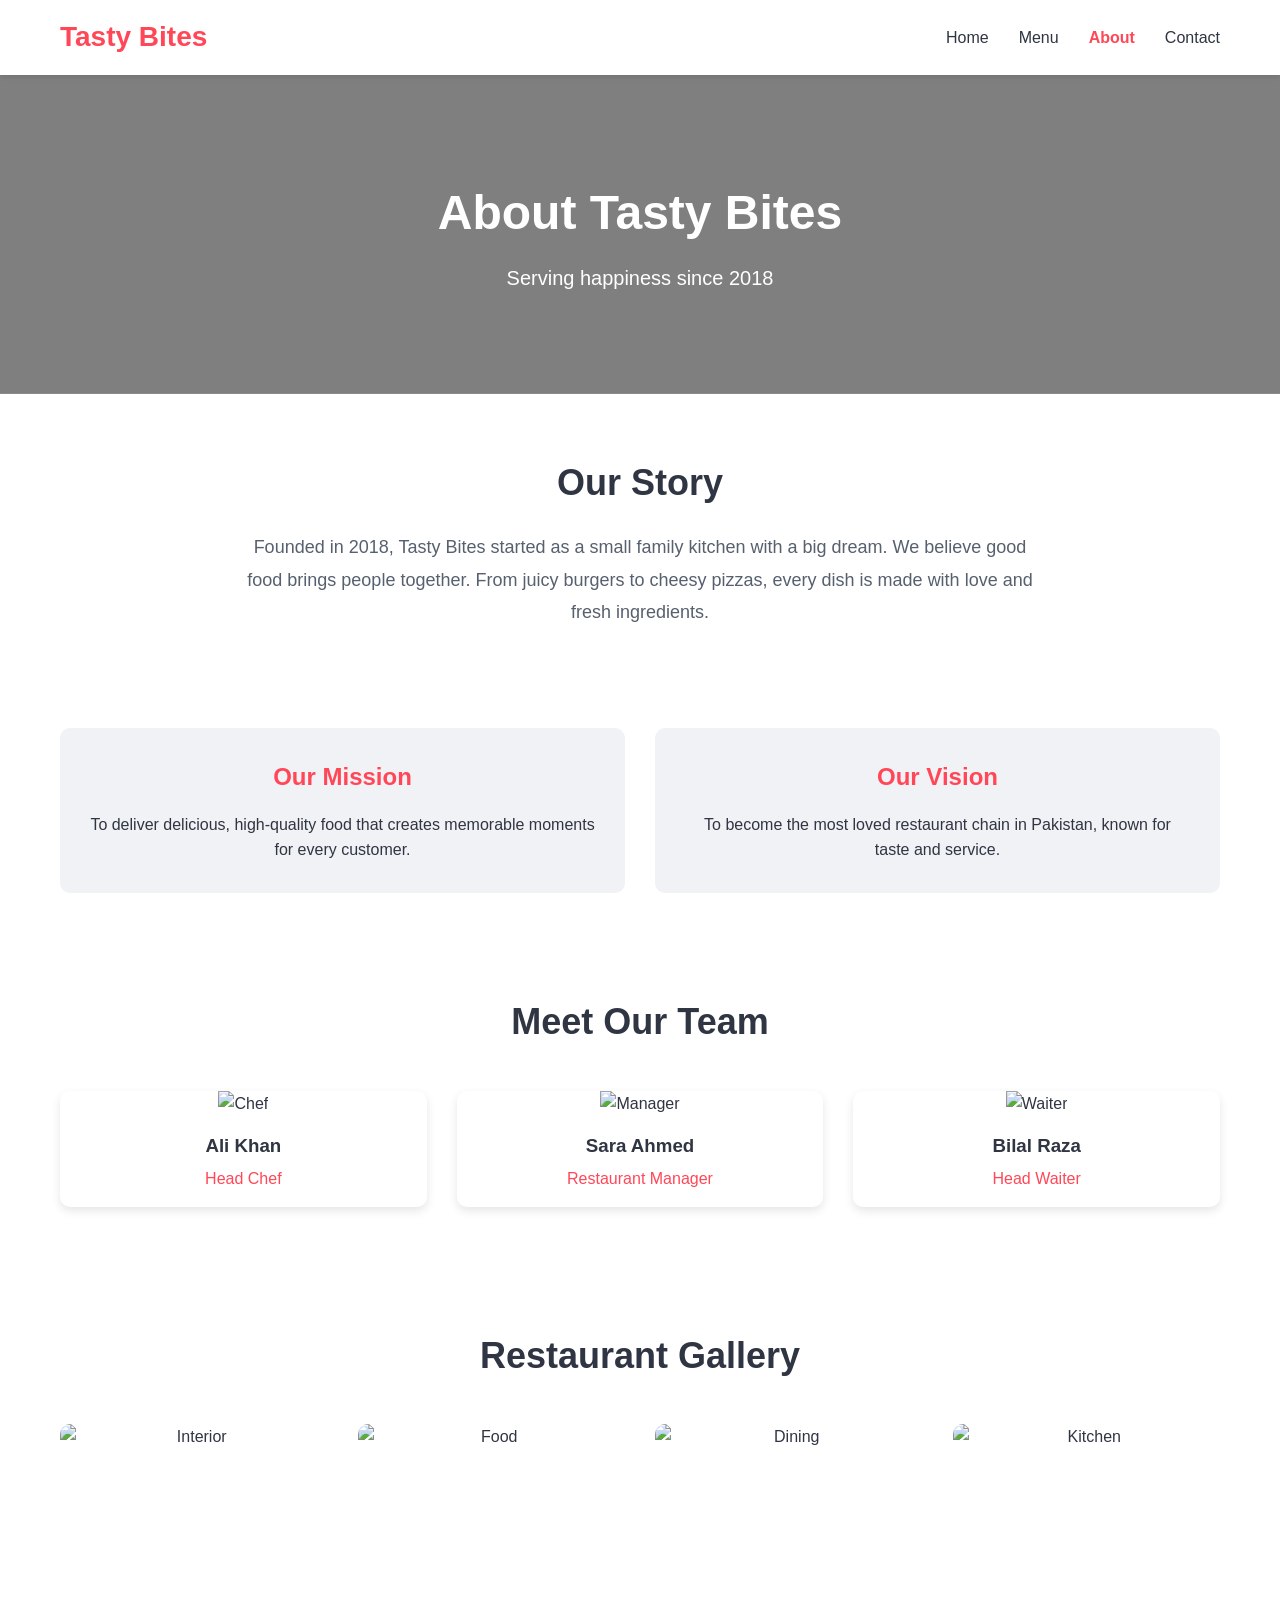
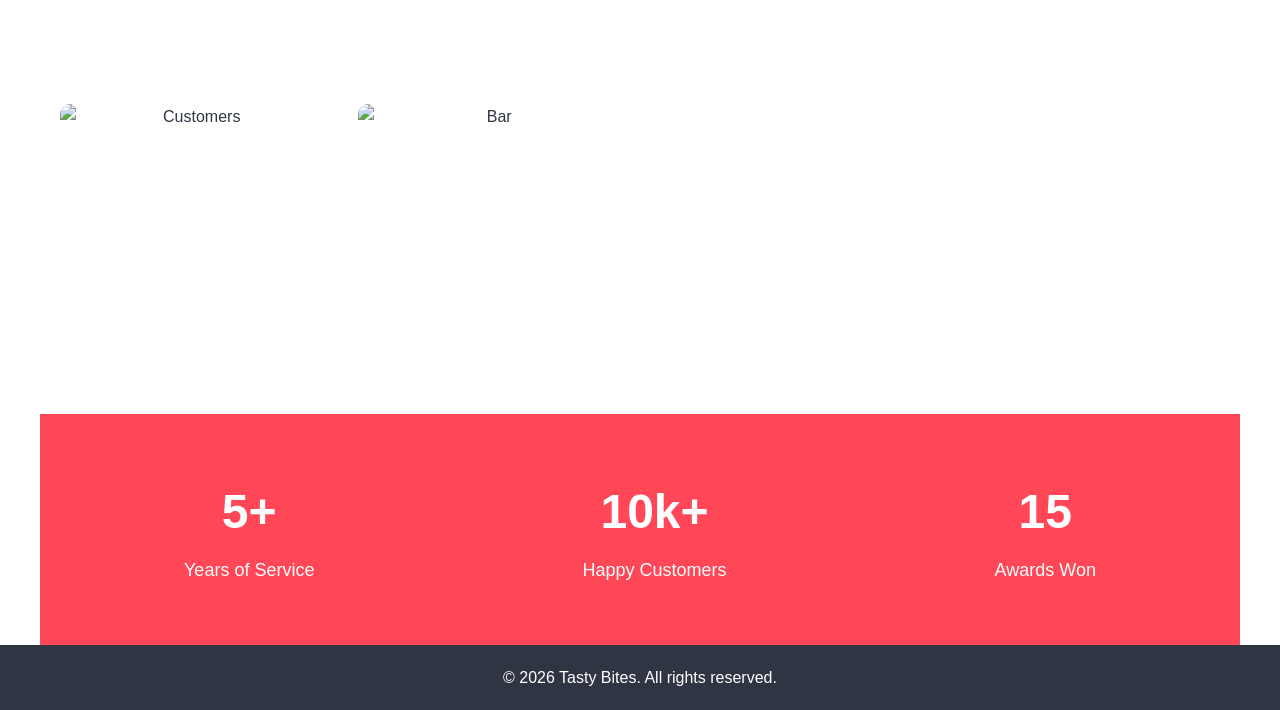
==== about.html @ 9741132b "Create about.html" ====
<!DOCTYPE html>
<html lang="en">
<head>
    <meta charset="UTF-8">
    <meta name="viewport" content="width=device-width, initial-scale=1.0">
    <title>About Us - Tasty Bites</title>
    <link rel="stylesheet" href="style.css">
</head>
<body>
    <header>
        <nav>
            <h1 class="logo">Tasty Bites</h1>
            <ul>
                <li><a href="index.html">Home</a></li>
                <li><a href="menu.html">Menu</a></li>
                <li><a href="about.html" class="active">About</a></li>
                <li><a href="#">Contact</a></li>
            </ul>
        </nav>
    </header>

    <section class="about-hero">
        <h1>About Tasty Bites</h1>
        <p>Serving happiness since 2018</p>
    </section>

    <section class="our-story">
        <h2>Our Story</h2>
        <p>Founded in 2018, Tasty Bites started as a small family kitchen with a big dream. We believe good food brings people together. From juicy burgers to cheesy pizzas, every dish is made with love and fresh ingredients.</p>
    </section>

    <section class="mission-vision">
        <div class="mv-card">
            <h3>Our Mission</h3>
            <p>To deliver delicious, high-quality food that creates memorable moments for every customer.</p>
        </div>
        <div class="mv-card">
            <h3>Our Vision</h3>
            <p>To become the most loved restaurant chain in Pakistan, known for taste and service.</p>
        </div>
    </section>

    <section class="team">
        <h2>Meet Our Team</h2>
        <div class="team-grid">
            <div class="team-card">
                <img src="https://images.unsplash.com/photo-1577219491135-ce391730fb2c?w=400" alt="Chef">
                <h3>Ali Khan</h3>
                <p>Head Chef</p>
            </div>
            <div class="team-card">
                <img src="https://images.unsplash.com/photo-1507003211169-0a1dd7228f2d?w=400" alt="Manager">
                <h3>Sara Ahmed</h3>
                <p>Restaurant Manager</p>
            </div>
            <div class="team-card">
                <img src="https://images.unsplash.com/photo-1506794778202-cad84cf45f1d?w=400" alt="Waiter">
                <h3>Bilal Raza</h3>
                <p>Head Waiter</p>
            </div>
        </div>
    </section>

    <section class="gallery">
        <h2>Restaurant Gallery</h2>
        <div class="gallery-grid">
            <img src="https://images.unsplash.com/photo-1517248135467-4c7edcad34c4?w=400" alt="Interior">
            <img src="https://images.unsplash.com/photo-1555396273-367ea4eb4db5?w=400" alt="Food">
            <img src="https://images.unsplash.com/photo-1559339352-11d035aa65de?w=400" alt="Dining">
            <img src="https://images.unsplash.com/photo-1414235077428-338989a2e8c0?w=400" alt="Kitchen">
            <img src="https://images.unsplash.com/photo-1544148103-0773bf10d330?w=400" alt="Customers">
            <img src="https://images.unsplash.com/photo-1550966871-3ed3cdb5ed0c?w=400" alt="Bar">
        </div>
    </section>

    <section class="stats">
        <div class="stat-card">
            <h3>5+</h3>
            <p>Years of Service</p>
        </div>
        <div class="stat-card">
            <h3>10k+</h3>
            <p>Happy Customers</p>
        </div>
        <div class="stat-card">
            <h3>15</h3>
            <p>Awards Won</p>
        </div>
    </section>

    <footer>
        <p>&copy; 2026 Tasty Bites. All rights reserved.</p>
    </footer>
</body>
</html>
---- style.css ----
* {
    margin: 0;
    padding: 0;
    box-sizing: border-box;
}

body {
    font-family: 'Arial', sans-serif;
    line-height: 1.6;
    color: #2f3542;
}

header {
    background: #fff;
    box-shadow: 0 2px 5px rgba(0,0,0,0.1);
    position: sticky;
    top: 0;
    z-index: 100;
}

nav {
    max-width: 1200px;
    margin: 0 auto;
    padding: 15px 20px;
    display: flex;
    justify-content: space-between;
    align-items: center;
}

.logo {
    color: #ff4757;
    font-size: 28px;
}

nav ul {
    display: flex;
    list-style: none;
    gap: 30px;
}

nav ul li a {
    text-decoration: none;
    color: #2f3542;
    font-weight: 500;
    transition: color 0.3s;
}

nav ul li a:hover, .active {
    color: #ff4757 !important;
    font-weight: bold;
}

.hero {
    background: linear-gradient(rgba(0,0,0,0.4), rgba(0,0,0,0.4)), url('https://images.unsplash.com/photo-1517248135467-4c7edcad34c4?w=1200');
    background-size: cover;
    background-position: center;
    color: white;
    text-align: center;
    padding: 120px 20px;
}

.hero h2 {
    font-size: 48px;
    margin-bottom: 15px;
}

.hero p {
    font-size: 20px;
    margin-bottom: 30px;
}

.btn {
    background: #ff4757;
    color: white;
    padding: 12px 30px;
    text-decoration: none;
    border-radius: 5px;
    display: inline-block;
    transition: background 0.3s;
}

.btn:hover {
    background: #e84118;
}

.menu-header {
    text-align: center;
    padding: 60px 20px 30px;
    background: #f1f2f6;
}

.menu-header h1 {
    font-size: 42px;
    margin-bottom: 20px;
    color: #2f3542;
}

#searchInput {
    width: 90%;
    max-width: 500px;
    padding: 12px 20px;
    font-size: 16px;
    border: 2px solid #dfe4ea;
    border-radius: 25px;
    outline: none;
    margin-bottom: 20px;
}

#searchInput:focus {
    border-color: #ff4757;
}

.filter-buttons {
    display: flex;
    justify-content: center;
    gap: 15px;
    flex-wrap: wrap;
    padding: 0 20px 30px;
}

.filter-btn {
    padding: 10px 25px;
    border: 2px solid #ff4757;
    background: white;
    color: #ff4757;
    border-radius: 25px;
    cursor: pointer;
    font-weight: 500;
    transition: all 0.3s;
}

.filter-btn:hover, .filter-btn.active-btn {
    background: #ff4757;
    color: white;
}

.menu-grid {
    display: grid;
    grid-template-columns: repeat(auto-fit, minmax(280px, 1fr));
    gap: 30px;
    padding: 40px 20px 60px;
    max-width: 1200px;
    margin: 0 auto;
}

.menu-card {
    background: white;
    border-radius: 10px;
    overflow: hidden;
    box-shadow: 0 4px 10px rgba(0,0,0,0.1);
    transition: transform 0.3s;
}

.menu-card:hover {
    transform: translateY(-5px);
}

.menu-card img {
    width: 100%;
    height: 200px;
    object-fit: cover;
}

.menu-card h3 {
    padding: 15px 15px 5px;
    font-size: 20px;
    color: #2f3542;
}

.menu-card .price {
    padding: 0 15px 15px;
    color: #ff4757;
    font-size: 18px;
    font-weight: bold;
}

.about-hero {
    background: linear-gradient(rgba(0,0,0,0.5), rgba(0,0,0,0.5)), url('https://images.unsplash.com/photo-1555396273-367ea4eb4db5?w=1200');
    background-size: cover;
    background-position: center;
    color: white;
    text-align: center;
    padding: 100px 20px;
}

.about-hero h1 {
    font-size: 48px;
    margin-bottom: 10px;
}

.about-hero p {
    font-size: 20px;
}

.our-story, .team, .gallery, .stats {
    padding: 60px 20px;
    max-width: 1200px;
    margin: 0 auto;
    text-align: center;
}

.our-story h2, .team h2, .gallery h2 {
    font-size: 36px;
    margin-bottom: 20px;
    color: #2f3542;
}

.our-story p {
    font-size: 18px;
    line-height: 1.8;
    color: #57606f;
    max-width: 800px;
    margin: 0 auto;
}

.mission-vision {
    display: flex;
    gap: 30px;
    justify-content: center;
    padding: 40px 20px;
    max-width: 1200px;
    margin: 0 auto;
    flex-wrap: wrap;
}

.mv-card {
    flex: 1;
    min-width: 300px;
    background: #f1f2f6;
    padding: 30px;
    border-radius: 10px;
    text-align: center;
}

.mv-card h3 {
    color: #ff4757;
    margin-bottom: 15px;
    font-size: 24px;
}

.team-grid, .gallery-grid {
    display: grid;
    grid-template-columns: repeat(auto-fit, minmax(250px, 1fr));
    gap: 30px;
    margin-top: 40px;
}

.team-card {
    background: white;
    border-radius: 10px;
    overflow: hidden;
    box-shadow: 0 4px 10px rgba(0,0,0,0.1);
}

.team-card img {
    width: 100%;
    height: 300px;
    object-fit: cover;
}

.team-card h3 {
    margin: 15px 0 5px;
    color: #2f3542;
}

.team-card p {
    color: #ff4757;
    margin-bottom: 15px;
}

.gallery-grid img {
    width: 100%;
    height: 250px;
    object-fit: cover;
    border-radius: 10px;
    transition: transform 0.3s;
}

.gallery-grid img:hover {
    transform: scale(1.05);
}

.stats {
    background: #ff4757;
    color: white;
    display: flex;
    justify-content: space-around;
    flex-wrap: wrap;
    gap: 20px;
}

.stat-card h3 {
    font-size: 48px;
    margin-bottom: 5px;
}

.stat-card p {
    font-size: 18px;
}

footer {
    background: #2f3542;
    color: white;
    text-align: center;
    padding: 20px;
}

@media (max-width: 768px) {
    nav {
        flex-direction: column;
        gap: 15px;
    }
    
    nav ul {
        gap: 15px;
    }
    
    .hero h2, .about-hero h1 {
        font-size: 32px;
    }
    
    .mission-vision {
        flex-direction: column;
    }
}
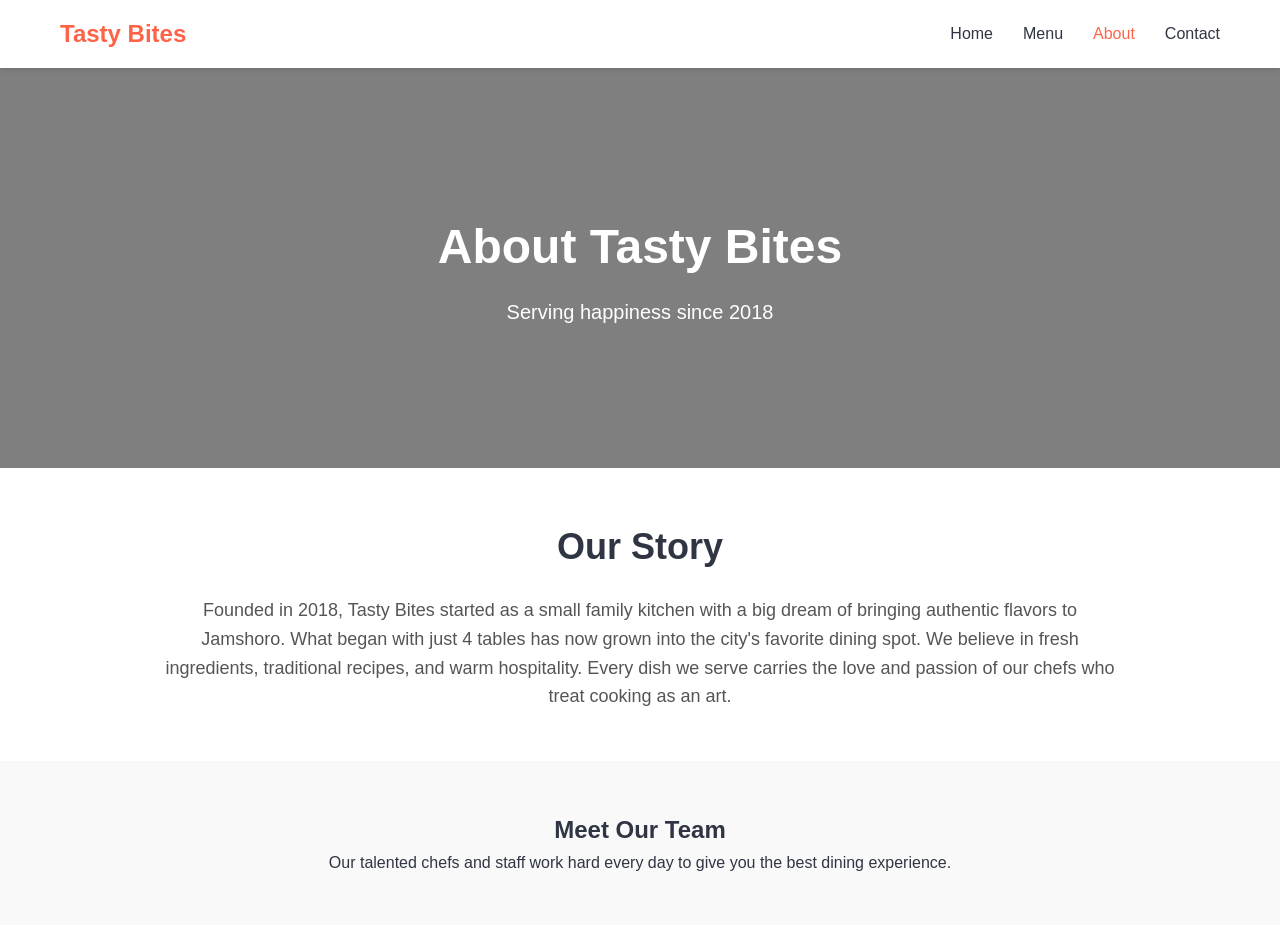
==== commit a484829b: "Update about.html" ====
--- a/about.html
+++ b/about.html
@@ -5,91 +5,82 @@
     <meta name="viewport" content="width=device-width, initial-scale=1.0">
     <title>About Us - Tasty Bites</title>
     <link rel="stylesheet" href="style.css">
+    <style>
+        .about-hero {
+            background: linear-gradient(rgba(0,0,0,0.5), rgba(0,0,0,0.5)), url('https://images.unsplash.com/photo-1517248135467-4c7edcad34c4');
+            background-size: cover;
+            background-position: center;
+            height: 400px;
+            display: flex;
+            align-items: center;
+            justify-content: center;
+            color: white;
+            text-align: center;
+        }
+        .about-hero h1 {
+            font-size: 48px;
+            margin-bottom: 10px;
+        }
+        .about-content {
+            max-width: 1000px;
+            margin: 50px auto;
+            padding: 0 20px;
+            text-align: center;
+        }
+        .about-content h2 {
+            font-size: 36px;
+            margin-bottom: 20px;
+        }
+        .about-content p {
+            font-size: 18px;
+            line-height: 1.6;
+            color: #555;
+        }
+        .team-section {
+            background: #f9f9f9;
+            padding: 50px 20px;
+            text-align: center;
+        }
+    </style>
 </head>
 <body>
+    <!-- Navbar - Contact link ab theek hai -->
     <header>
         <nav>
-            <h1 class="logo">Tasty Bites</h1>
-            <ul>
+            <div class="logo" style="color: #ff6347; font-size: 24px; font-weight: bold;">Tasty Bites</div>
+            <ul class="nav-links">
                 <li><a href="index.html">Home</a></li>
                 <li><a href="menu.html">Menu</a></li>
-                <li><a href="about.html" class="active">About</a></li>
-                <li><a href="#">Contact</a></li>
+                <li><a href="about.html" style="color: #ff6347;">About</a></li>
+                <li><a href="contact.html">Contact</a></li>  <!-- Ye line theek kar di -->
             </ul>
         </nav>
     </header>
 
+    <!-- Hero Section -->
     <section class="about-hero">
-        <h1>About Tasty Bites</h1>
-        <p>Serving happiness since 2018</p>
-    </section>
-
-    <section class="our-story">
-        <h2>Our Story</h2>
-        <p>Founded in 2018, Tasty Bites started as a small family kitchen with a big dream. We believe good food brings people together. From juicy burgers to cheesy pizzas, every dish is made with love and fresh ingredients.</p>
-    </section>
-
-    <section class="mission-vision">
-        <div class="mv-card">
-            <h3>Our Mission</h3>
-            <p>To deliver delicious, high-quality food that creates memorable moments for every customer.</p>
-        </div>
-        <div class="mv-card">
-            <h3>Our Vision</h3>
-            <p>To become the most loved restaurant chain in Pakistan, known for taste and service.</p>
+        <div>
+            <h1>About Tasty Bites</h1>
+            <p>Serving happiness since 2018</p>
         </div>
     </section>
 
-    <section class="team">
-        <h2>Meet Our Team</h2>
-        <div class="team-grid">
-            <div class="team-card">
-                <img src="https://images.unsplash.com/photo-1577219491135-ce391730fb2c?w=400" alt="Chef">
-                <h3>Ali Khan</h3>
-                <p>Head Chef</p>
-            </div>
-            <div class="team-card">
-                <img src="https://images.unsplash.com/photo-1507003211169-0a1dd7228f2d?w=400" alt="Manager">
-                <h3>Sara Ahmed</h3>
-                <p>Restaurant Manager</p>
-            </div>
-            <div class="team-card">
-                <img src="https://images.unsplash.com/photo-1506794778202-cad84cf45f1d?w=400" alt="Waiter">
-                <h3>Bilal Raza</h3>
-                <p>Head Waiter</p>
-            </div>
-        </div>
+    <!-- Our Story -->
+    <section class="about-content">
+        <h2>Our Story</h2>
+        <p>
+            Founded in 2018, Tasty Bites started as a small family kitchen with a big dream of bringing 
+            authentic flavors to Jamshoro. What began with just 4 tables has now grown into the city's 
+            favorite dining spot. We believe in fresh ingredients, traditional recipes, and warm hospitality. 
+            Every dish we serve carries the love and passion of our chefs who treat cooking as an art.
+        </p>
     </section>
 
-    <section class="gallery">
-        <h2>Restaurant Gallery</h2>
-        <div class="gallery-grid">
-            <img src="https://images.unsplash.com/photo-1517248135467-4c7edcad34c4?w=400" alt="Interior">
-            <img src="https://images.unsplash.com/photo-1555396273-367ea4eb4db5?w=400" alt="Food">
-            <img src="https://images.unsplash.com/photo-1559339352-11d035aa65de?w=400" alt="Dining">
-            <img src="https://images.unsplash.com/photo-1414235077428-338989a2e8c0?w=400" alt="Kitchen">
-            <img src="https://images.unsplash.com/photo-1544148103-0773bf10d330?w=400" alt="Customers">
-            <img src="https://images.unsplash.com/photo-1550966871-3ed3cdb5ed0c?w=400" alt="Bar">
-        </div>
+    <!-- Team Section -->
+    <section class="team-section">
+        <h2>Meet Our Team</h2>
+        <p>Our talented chefs and staff work hard every day to give you the best dining experience.</p>
     </section>
 
-    <section class="stats">
-        <div class="stat-card">
-            <h3>5+</h3>
-            <p>Years of Service</p>
-        </div>
-        <div class="stat-card">
-            <h3>10k+</h3>
-            <p>Happy Customers</p>
-        </div>
-        <div class="stat-card">
-            <h3>15</h3>
-            <p>Awards Won</p>
-        </div>
-    </section>
-
-    <footer>
-        <p>&copy; 2026 Tasty Bites. All rights reserved.</p>
-    </footer>
 </body>
 </html>
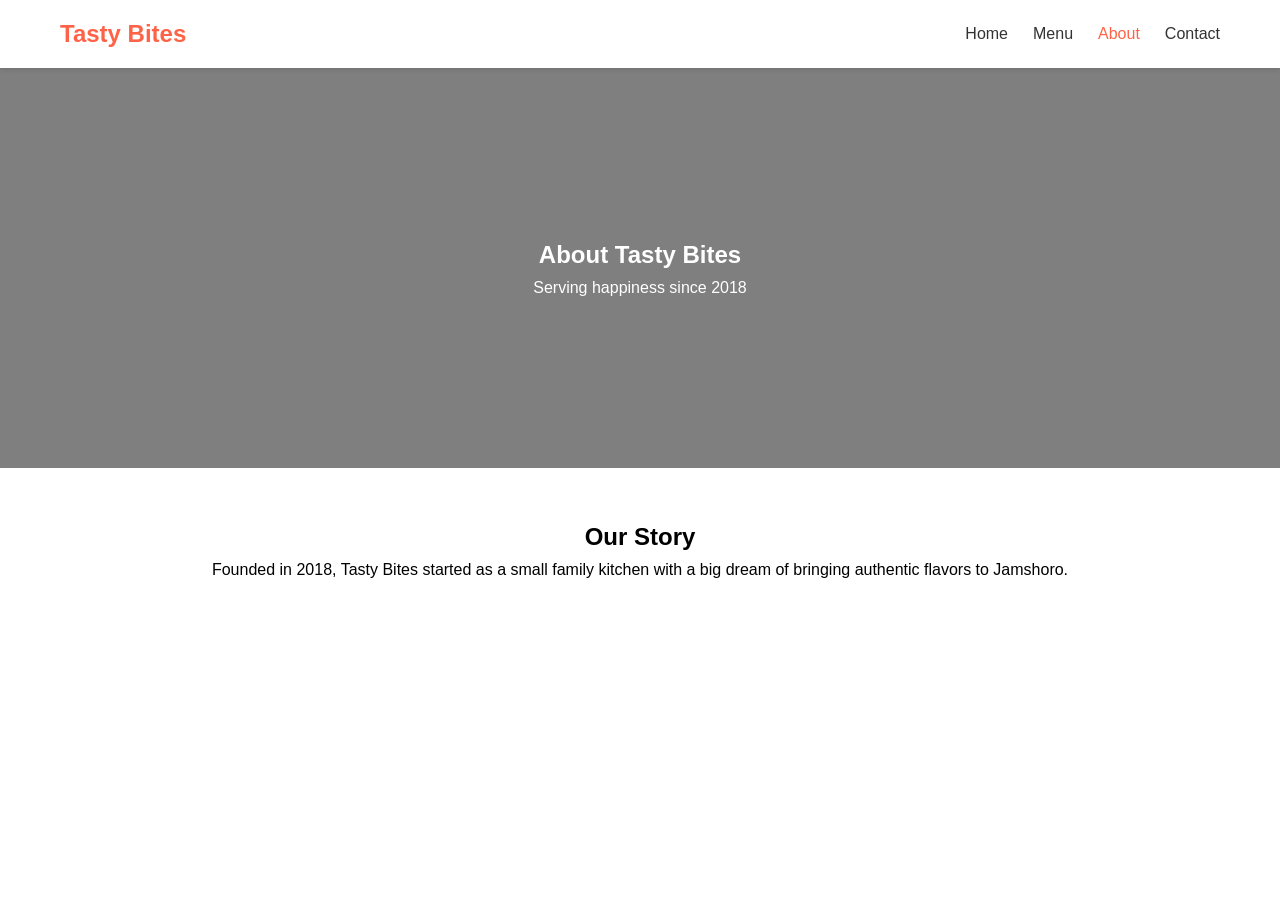
==== commit aced074c: "Update about.html" ====
--- a/about.html
+++ b/about.html
@@ -17,47 +17,27 @@
             color: white;
             text-align: center;
         }
-        .about-hero h1 {
-            font-size: 48px;
-            margin-bottom: 10px;
-        }
         .about-content {
             max-width: 1000px;
             margin: 50px auto;
             padding: 0 20px;
             text-align: center;
         }
-        .about-content h2 {
-            font-size: 36px;
-            margin-bottom: 20px;
-        }
-        .about-content p {
-            font-size: 18px;
-            line-height: 1.6;
-            color: #555;
-        }
-        .team-section {
-            background: #f9f9f9;
-            padding: 50px 20px;
-            text-align: center;
-        }
     </style>
 </head>
 <body>
-    <!-- Navbar - Contact link ab theek hai -->
     <header>
         <nav>
-            <div class="logo" style="color: #ff6347; font-size: 24px; font-weight: bold;">Tasty Bites</div>
+            <div class="logo">Tasty Bites</div>
             <ul class="nav-links">
                 <li><a href="index.html">Home</a></li>
                 <li><a href="menu.html">Menu</a></li>
                 <li><a href="about.html" style="color: #ff6347;">About</a></li>
-                <li><a href="contact.html">Contact</a></li>  <!-- Ye line theek kar di -->
+                <li><a href="contact.html">Contact</a></li>
             </ul>
         </nav>
     </header>
 
-    <!-- Hero Section -->
     <section class="about-hero">
         <div>
             <h1>About Tasty Bites</h1>
@@ -65,22 +45,12 @@
         </div>
     </section>
 
-    <!-- Our Story -->
     <section class="about-content">
         <h2>Our Story</h2>
-        <p>
-            Founded in 2018, Tasty Bites started as a small family kitchen with a big dream of bringing 
-            authentic flavors to Jamshoro. What began with just 4 tables has now grown into the city's 
-            favorite dining spot. We believe in fresh ingredients, traditional recipes, and warm hospitality. 
-            Every dish we serve carries the love and passion of our chefs who treat cooking as an art.
-        </p>
+        <p>Founded in 2018, Tasty Bites started as a small family kitchen with a big dream of bringing authentic flavors to Jamshoro.</p>
     </section>
-
-    <!-- Team Section -->
-    <section class="team-section">
-        <h2>Meet Our Team</h2>
-        <p>Our talented chefs and staff work hard every day to give you the best dining experience.</p>
-    </section>
-
 </body>
 </html>
+            
+
+    
--- a/style.css
+++ b/style.css
@@ -1,15 +1,16 @@
+/* General Reset */
 * {
     margin: 0;
     padding: 0;
     box-sizing: border-box;
+    font-family: Arial, sans-serif;
 }
 
 body {
-    font-family: 'Arial', sans-serif;
     line-height: 1.6;
-    color: #2f3542;
 }
 
+/* Navbar */
 header {
     background: #fff;
     box-shadow: 0 2px 5px rgba(0,0,0,0.1);
@@ -19,307 +20,115 @@
 }
 
 nav {
-    max-width: 1200px;
-    margin: 0 auto;
-    padding: 15px 20px;
     display: flex;
     justify-content: space-between;
     align-items: center;
+    max-width: 1200px;
+    margin: auto;
+    padding: 15px 20px;
 }
 
 .logo {
-    color: #ff4757;
-    font-size: 28px;
-}
-
-nav ul {
-    display: flex;
-    list-style: none;
-    gap: 30px;
-}
-
-nav ul li a {
-    text-decoration: none;
-    color: #2f3542;
-    font-weight: 500;
-    transition: color 0.3s;
-}
-
-nav ul li a:hover, .active {
-    color: #ff4757 !important;
+    color: #ff6347;
+    font-size: 24px;
     font-weight: bold;
 }
 
-.hero {
-    background: linear-gradient(rgba(0,0,0,0.4), rgba(0,0,0,0.4)), url('https://images.unsplash.com/photo-1517248135467-4c7edcad34c4?w=1200');
-    background-size: cover;
-    background-position: center;
-    color: white;
-    text-align: center;
-    padding: 120px 20px;
+.nav-links {
+    list-style: none;
+    display: flex;
+    gap: 25px;
 }
 
-.hero h2 {
-    font-size: 48px;
-    margin-bottom: 15px;
+.nav-links a {
+    text-decoration: none;
+    color: #333;
+    font-weight: 500;
 }
 
-.hero p {
-    font-size: 20px;
-    margin-bottom: 30px;
+.nav-links a:hover {
+    color: #ff6347;
 }
 
-.btn {
-    background: #ff4757;
-    color: white;
-    padding: 12px 30px;
-    text-decoration: none;
-    border-radius: 5px;
-    display: inline-block;
-    transition: background 0.3s;
+/* Menu Page */
+.menu-items {
+    display: grid;
+    grid-template-columns: repeat(3, 1fr);
+    gap: 20px;
+    max-width: 1200px;
+    margin: 40px auto;
+    padding: 0 20px;
 }
 
-.btn:hover {
-    background: #e84118;
-}
-
-.menu-header {
-    text-align: center;
-    padding: 60px 20px 30px;
-    background: #f1f2f6;
-}
-
-.menu-header h1 {
-    font-size: 42px;
-    margin-bottom: 20px;
-    color: #2f3542;
-}
-
-#searchInput {
-    width: 90%;
-    max-width: 500px;
-    padding: 12px 20px;
-    font-size: 16px;
-    border: 2px solid #dfe4ea;
-    border-radius: 25px;
-    outline: none;
-    margin-bottom: 20px;
-}
-
-#searchInput:focus {
-    border-color: #ff4757;
-}
-
-.filter-buttons {
-    display: flex;
-    justify-content: center;
-    gap: 15px;
-    flex-wrap: wrap;
-    padding: 0 20px 30px;
-}
-
-.filter-btn {
-    padding: 10px 25px;
-    border: 2px solid #ff4757;
-    background: white;
-    color: #ff4757;
-    border-radius: 25px;
-    cursor: pointer;
-    font-weight: 500;
-    transition: all 0.3s;
-}
-
-.filter-btn:hover, .filter-btn.active-btn {
-    background: #ff4757;
-    color: white;
-}
-
-.menu-grid {
-    display: grid;
-    grid-template-columns: repeat(auto-fit, minmax(280px, 1fr));
-    gap: 30px;
-    padding: 40px 20px 60px;
-    max-width: 1200px;
-    margin: 0 auto;
-}
-
-.menu-card {
-    background: white;
-    border-radius: 10px;
-    overflow: hidden;
-    box-shadow: 0 4px 10px rgba(0,0,0,0.1);
-    transition: transform 0.3s;
-}
-
-.menu-card:hover {
-    transform: translateY(-5px);
-}
-
-.menu-card img {
-    width: 100%;
-    height: 200px;
-    object-fit: cover;
-}
-
-.menu-card h3 {
-    padding: 15px 15px 5px;
-    font-size: 20px;
-    color: #2f3542;
-}
-
-.menu-card .price {
-    padding: 0 15px 15px;
-    color: #ff4757;
-    font-size: 18px;
-    font-weight: bold;
-}
-
-.about-hero {
-    background: linear-gradient(rgba(0,0,0,0.5), rgba(0,0,0,0.5)), url('https://images.unsplash.com/photo-1555396273-367ea4eb4db5?w=1200');
-    background-size: cover;
-    background-position: center;
-    color: white;
-    text-align: center;
-    padding: 100px 20px;
-}
-
-.about-hero h1 {
-    font-size: 48px;
-    margin-bottom: 10px;
-}
-
-.about-hero p {
-    font-size: 20px;
-}
-
-.our-story, .team, .gallery, .stats {
-    padding: 60px 20px;
-    max-width: 1200px;
-    margin: 0 auto;
+.menu-item {
+    border: 1px solid #eee;
+    border-radius: 8px;
+    padding: 15px;
     text-align: center;
 }
 
-.our-story h2, .team h2, .gallery h2 {
-    font-size: 36px;
-    margin-bottom: 20px;
-    color: #2f3542;
-}
+/* ========== DAY 5: RESPONSIVE DESIGN ========== */
 
-.our-story p {
-    font-size: 18px;
-    line-height: 1.8;
-    color: #57606f;
-    max-width: 800px;
-    margin: 0 auto;
-}
-
-.mission-vision {
-    display: flex;
-    gap: 30px;
-    justify-content: center;
-    padding: 40px 20px;
-    max-width: 1200px;
-    margin: 0 auto;
-    flex-wrap: wrap;
-}
-
-.mv-card {
-    flex: 1;
-    min-width: 300px;
-    background: #f1f2f6;
-    padding: 30px;
-    border-radius: 10px;
-    text-align: center;
-}
-
-.mv-card h3 {
-    color: #ff4757;
-    margin-bottom: 15px;
-    font-size: 24px;
-}
-
-.team-grid, .gallery-grid {
-    display: grid;
-    grid-template-columns: repeat(auto-fit, minmax(250px, 1fr));
-    gap: 30px;
-    margin-top: 40px;
-}
-
-.team-card {
-    background: white;
-    border-radius: 10px;
-    overflow: hidden;
-    box-shadow: 0 4px 10px rgba(0,0,0,0.1);
-}
-
-.team-card img {
-    width: 100%;
-    height: 300px;
-    object-fit: cover;
-}
-
-.team-card h3 {
-    margin: 15px 0 5px;
-    color: #2f3542;
-}
-
-.team-card p {
-    color: #ff4757;
-    margin-bottom: 15px;
-}
-
-.gallery-grid img {
-    width: 100%;
-    height: 250px;
-    object-fit: cover;
-    border-radius: 10px;
-    transition: transform 0.3s;
-}
-
-.gallery-grid img:hover {
-    transform: scale(1.05);
-}
-
-.stats {
-    background: #ff4757;
-    color: white;
-    display: flex;
-    justify-content: space-around;
-    flex-wrap: wrap;
-    gap: 20px;
-}
-
-.stat-card h3 {
-    font-size: 48px;
-    margin-bottom: 5px;
-}
-
-.stat-card p {
-    font-size: 18px;
-}
-
-footer {
-    background: #2f3542;
-    color: white;
-    text-align: center;
-    padding: 20px;
-}
-
-@media (max-width: 768px) {
-    nav {
-        flex-direction: column;
+/* Tablet - 768px se choti screens */
+@media screen and (max-width: 768px) {
+    .nav-links {
         gap: 15px;
     }
     
-    nav ul {
-        gap: 15px;
+    .menu-items {
+        grid-template-columns: 1fr 1fr;
     }
     
-    .hero h2, .about-hero h1 {
-        font-size: 32px;
+    .contact-container {
+        flex-direction: column;
+        padding: 20px;
     }
     
-    .mission-vision {
-        flex-direction: column;
+    .about-hero h1 {
+        font-size: 36px;
     }
 }
+
+/* Mobile - 480px se choti screens */
+@media screen and (max-width: 480px) {
+    nav {
+        flex-direction: column;
+        padding: 10px;
+    }
+    
+    .logo {
+        margin-bottom: 10px;
+    }
+    
+    .nav-links {
+        flex-direction: column;
+        gap: 10px;
+        text-align: center;
+    }
+    
+    .about-hero {
+        height: 250px;
+    }
+    
+    .about-hero h1 {
+        font-size: 28px;
+    }
+    
+    .menu-items {
+        grid-template-columns: 1fr;
+    }
+    
+    .contact-form, .contact-info {
+        width: 100%;
+        min-width: auto;
+    }
+    
+    .form-group input, .form-group textarea {
+        font-size: 16px;
+    }
+    
+    h1 { font-size: 28px; }
+    h2 { font-size: 22px; }
+    p { font-size: 16px; }
+}
+
